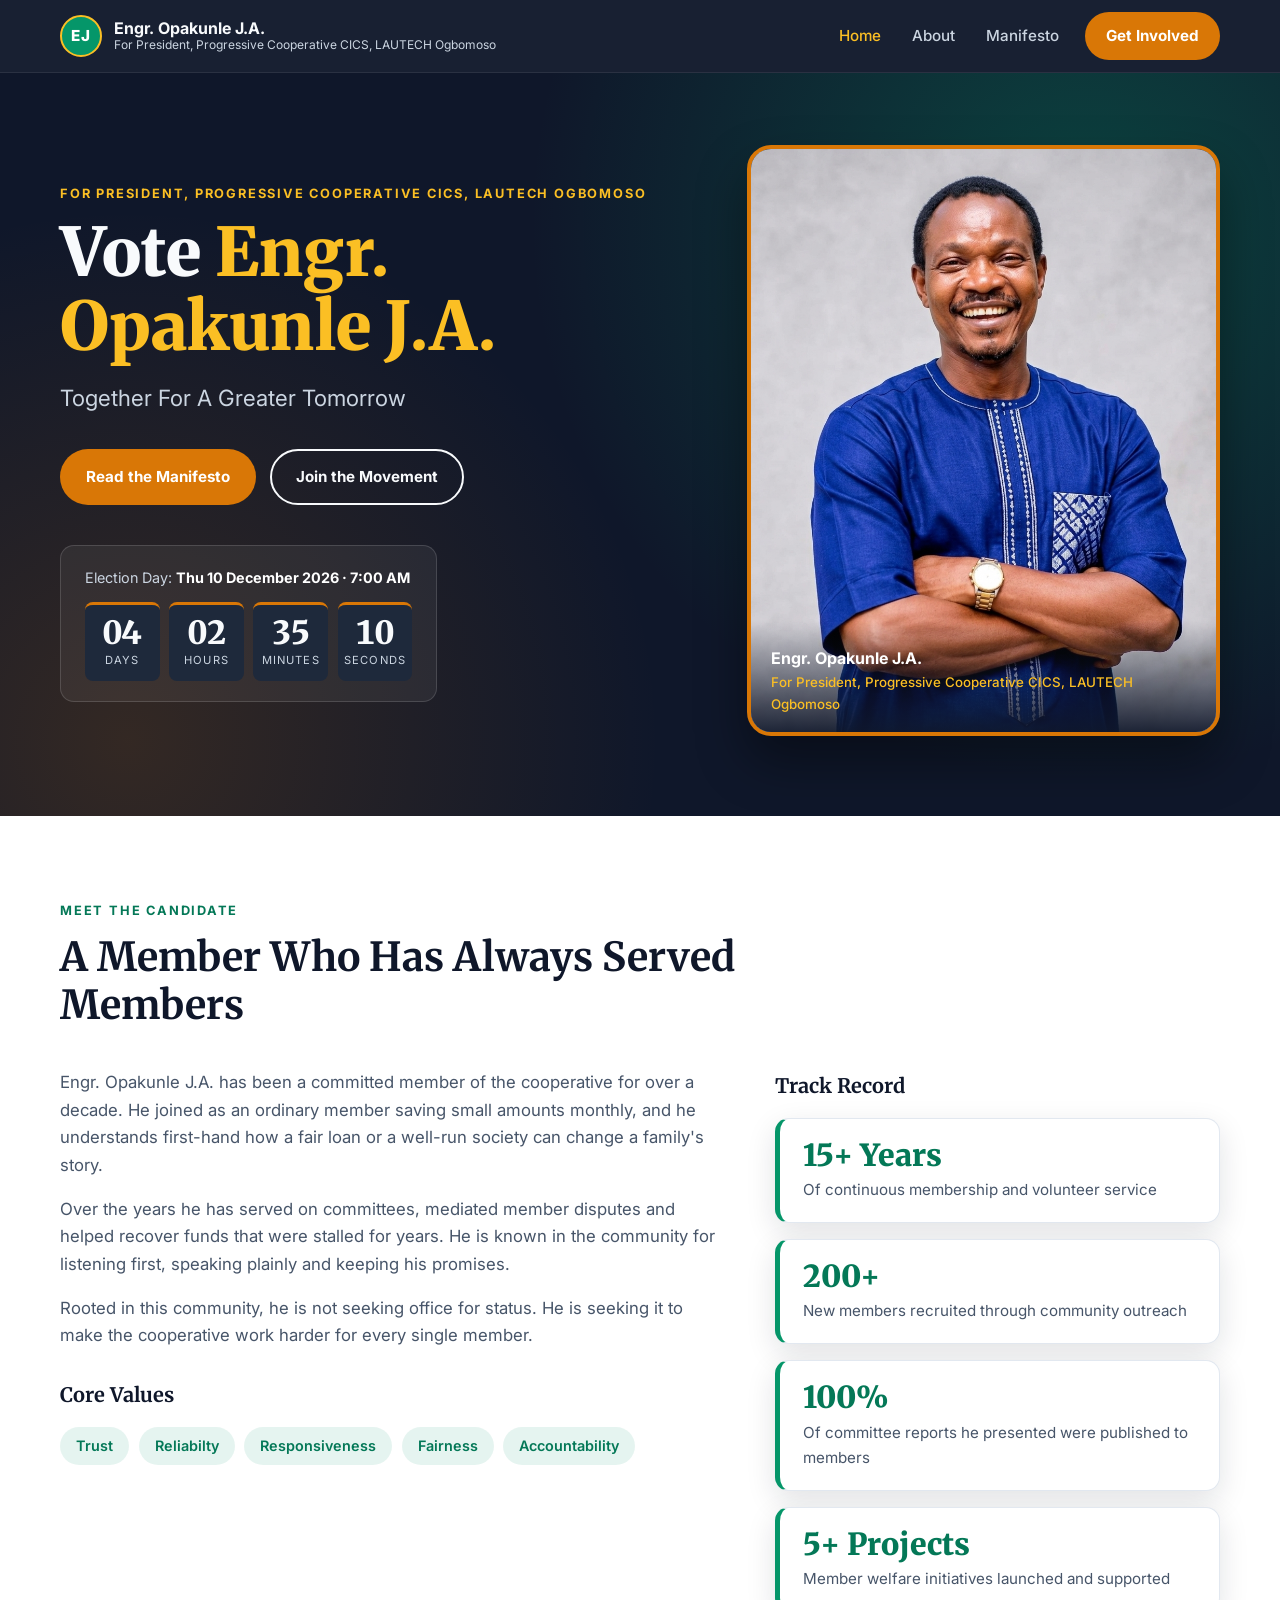
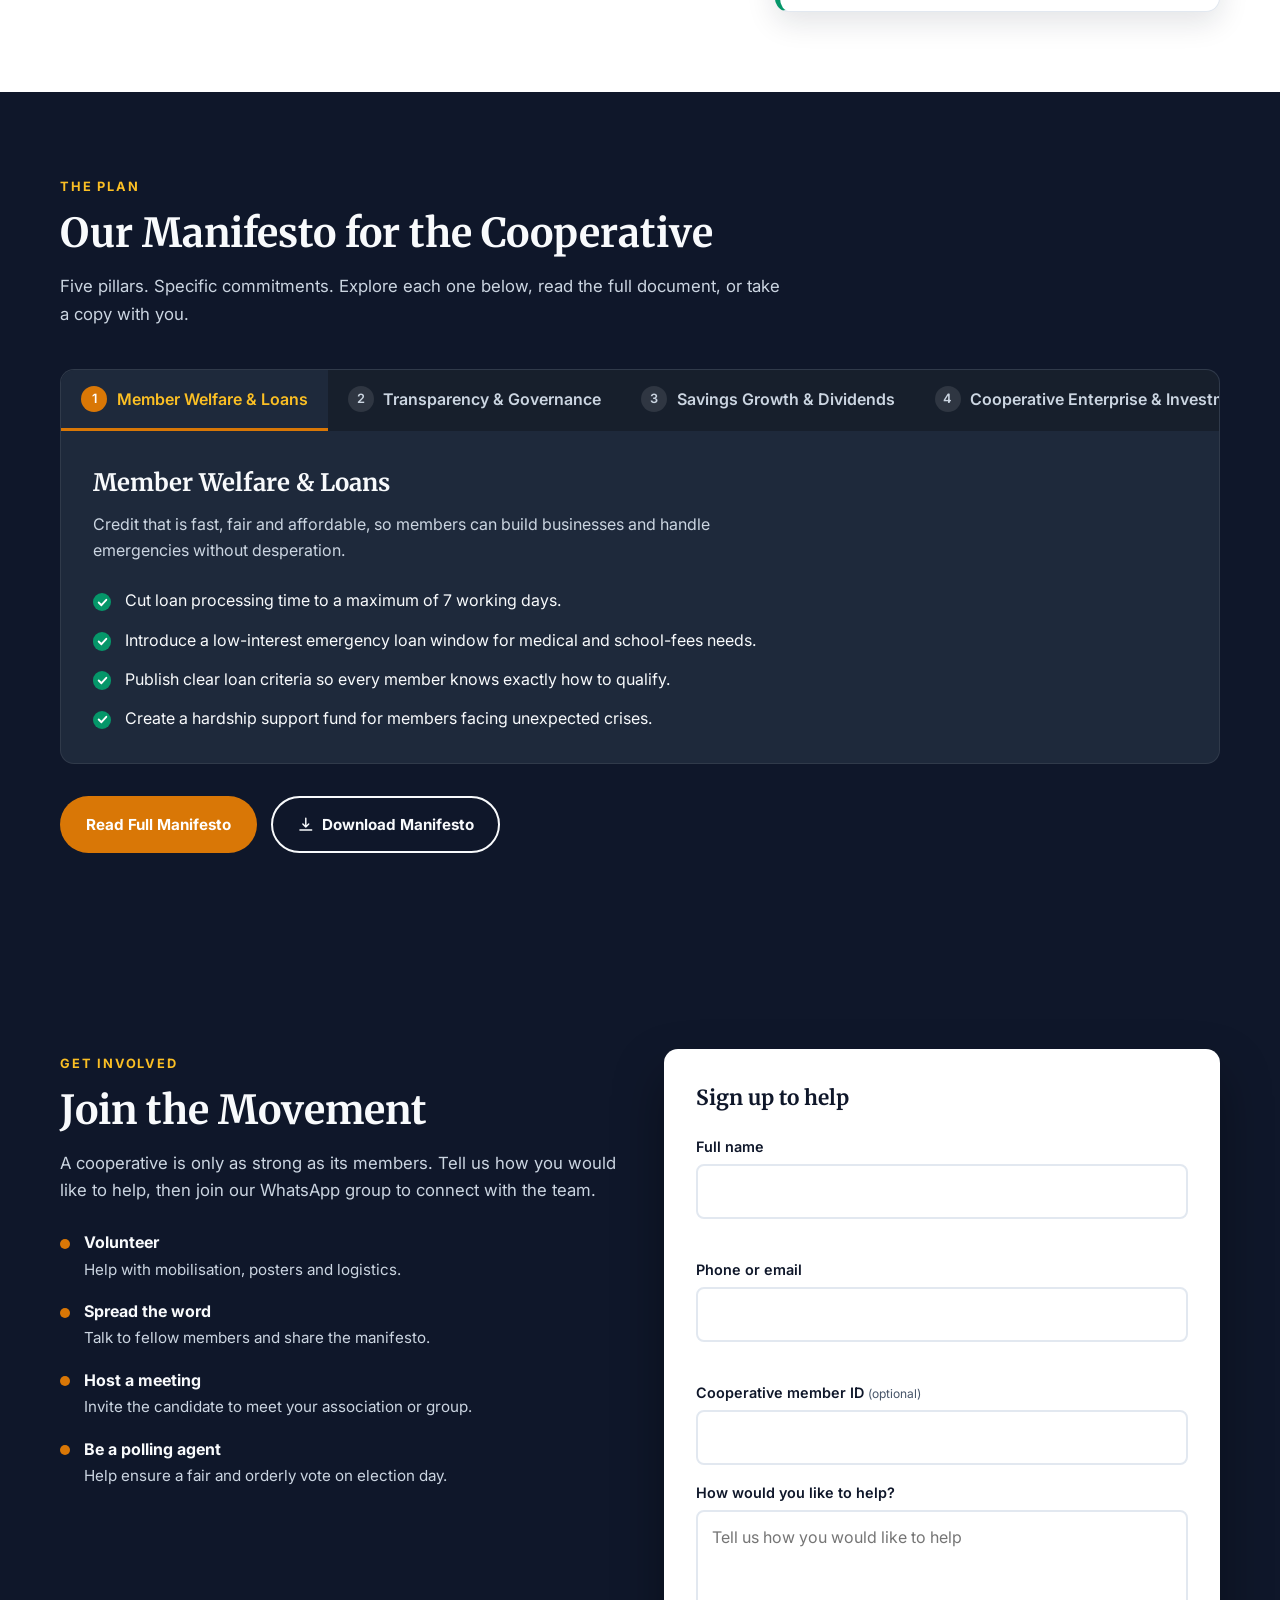
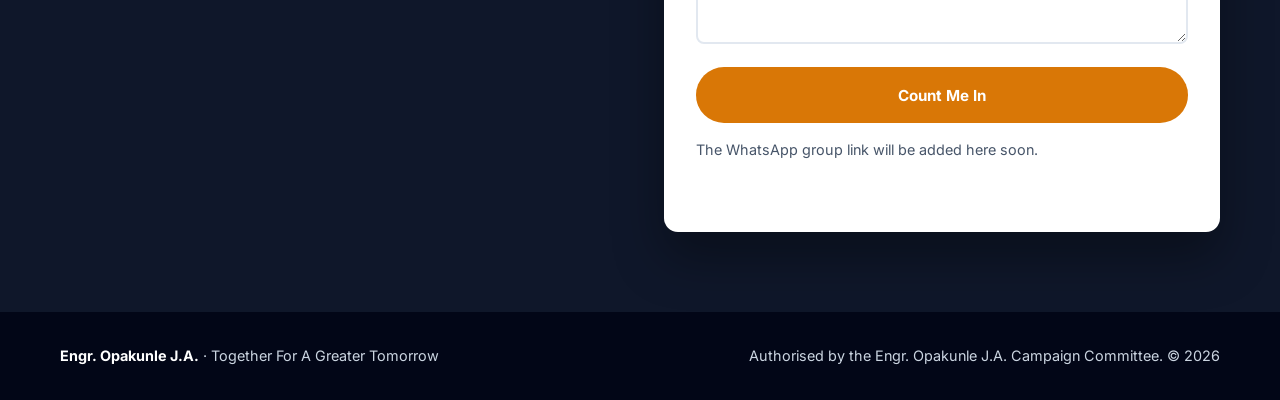
==== index.html @ 31c4c1bd "fist" ====
<!DOCTYPE html>
<html lang="en">
<head>
  <meta charset="UTF-8">
  <meta name="viewport" content="width=device-width, initial-scale=1.0">
  <title>Engr. Opakunle J.A. | For President, Progressive Cooperative CICS, LAUTECH Ogbomoso</title>
  <meta name="description" content="Official campaign website: manifesto, town halls and ways to get involved.">
  <meta name="theme-color" content="#0F172A">
  <link rel="preconnect" href="https://fonts.googleapis.com">
  <link rel="preconnect" href="https://fonts.gstatic.com" crossorigin>
  <!-- Fonts only (not a CSS framework). Remove this line to use system fonts. -->
  <link href="https://fonts.googleapis.com/css2?family=Merriweather:wght@700;900&family=Inter:wght@400;500;600;700&display=swap" rel="stylesheet">
  <link rel="stylesheet" href="styles.css">
</head>
<body>

  <a class="skip-link" href="#main">Skip to main content</a>

  <!-- =========================================================
       1. STICKY NAVIGATION
       ========================================================= -->
  <header class="site-header" id="siteHeader">
    <nav class="nav container" aria-label="Main navigation">
      <a class="brand" href="#home" aria-label="Go to top of page">
        <span class="brand__badge" id="brandBadge" aria-hidden="true">OPA</span>
        <span class="brand__text">
          <span class="brand__name" data-bind="candidateName">Engr. Opakunle J.A.</span>
          <span class="brand__office" data-bind="officeShort">For President, Progressive Cooperative CICS, LAUTECH Ogbomoso</span>
        </span>
      </a>

      <button class="nav__toggle" id="navToggle" type="button"
              aria-expanded="false" aria-controls="navMenu" aria-label="Open menu">
        <span class="nav__toggle-bar"></span>
        <span class="nav__toggle-bar"></span>
        <span class="nav__toggle-bar"></span>
      </button>

      <ul class="nav__menu" id="navMenu">
        <li><a class="nav__link" href="#home">Home</a></li>
        <li><a class="nav__link" href="#about">About</a></li>
        <li><a class="nav__link" href="#manifesto">Manifesto</a></li>
        <li><a class="btn btn--gold nav__cta" href="#get-involved">Get Involved</a></li>
      </ul>
    </nav>
  </header>

  <main id="main">

    <!-- =========================================================
         2. HERO
         ========================================================= -->
    <section class="hero" id="home" aria-labelledby="heroTitle">
      <div class="container hero__grid">
        <div class="hero__content">
          <p class="eyebrow" data-bind="officeFull">For President, Progressive Cooperative CICS, LAUTECH Ogbomoso</p>
          <h1 class="hero__title" id="heroTitle">
            Vote <span class="text-gold" data-bind="candidateName">Engr. Opakunle J.A.</span>
          </h1>
          <p class="hero__slogan" data-bind="slogan">Together For A Greater Tomorrow</p>

          <div class="hero__actions">
            <a class="btn btn--gold" href="#manifesto">Read the Manifesto</a>
            <a class="btn btn--outline" href="#get-involved">Join the Movement</a>
          </div>

          <!-- Live countdown -->
          <div class="countdown" role="timer" aria-label="Countdown to election day">
            <p class="countdown__label">Election Day: <strong id="electionDateText">--</strong></p>
            <div class="countdown__grid" id="countdownGrid">
              <div class="countdown__box"><span class="countdown__num" id="cdDays">00</span><span class="countdown__unit">Days</span></div>
              <div class="countdown__box"><span class="countdown__num" id="cdHours">00</span><span class="countdown__unit">Hours</span></div>
              <div class="countdown__box"><span class="countdown__num" id="cdMinutes">00</span><span class="countdown__unit">Minutes</span></div>
              <div class="countdown__box"><span class="countdown__num" id="cdSeconds">00</span><span class="countdown__unit">Seconds</span></div>
            </div>
            <p class="countdown__done" id="countdownDone" hidden>Election Day is here. Come out and vote!</p>
          </div>
        </div>

        <div class="hero__media">
          <!--
            CANDIDATE PHOTO:
            To use a real photo, delete the whole <div class="photo-placeholder"> block below
            and put this in its place:
            <img src="images/candidate.jpg" alt="Portrait of Candidate Name" width="640" height="800">
            The .photo-frame class crops it to a clean 4:5 portrait automatically.
          -->
          <figure class="photo-frame">
            <img src="image/engr opa.jpg" alt="Portrait of Candidate Name" width="640" height="800">
            <figcaption class="photo-frame__caption">
              <span data-bind="candidateName">Engr. Opakunle J.A.</span>
              <small data-bind="officeShort">For President, Progressive Cooperative CICS, LAUTECH Ogbomoso</small>
            </figcaption>
          </figure>
        </div>
      </div>
    </section>

    <!-- =========================================================
         3. BIOGRAPHY & TRACK RECORD
         ========================================================= -->
    <section class="section" id="about" aria-labelledby="aboutTitle">
      <div class="container">
        <header class="section__head">
          <p class="eyebrow eyebrow--dark">Meet the Candidate</p>
          <h2 class="section__title" id="aboutTitle">A Member Who Has Always Served Members</h2>
        </header>

        <div class="about__grid">
          <article class="about__story">
            <div id="bioParagraphs"><!-- Filled from campaignData.biography.paragraphs --></div>

            <h3 class="about__subhead">Core Values</h3>
            <ul class="values" id="valuesList"><!-- Filled from campaignData.biography.values --></ul>
          </article>

          <aside class="about__record" aria-labelledby="recordTitle">
            <h3 id="recordTitle" class="about__subhead">Track Record</h3>
            <ul class="achievements" id="achievementList"><!-- Filled from campaignData.biography.achievements --></ul>
          </aside>
        </div>
      </div>
    </section>

    <!-- =========================================================
         4. INTERACTIVE MANIFESTO HUB
         ========================================================= -->
    <section class="section section--dark" id="manifesto" aria-labelledby="manifestoTitle">
      <div class="container">
        <header class="section__head">
          <p class="eyebrow">The Plan</p>
          <h2 class="section__title" id="manifestoTitle">Our Manifesto for the Cooperative</h2>
          <p class="section__lead">Five pillars. Specific commitments. Explore each one below, read the full document, or take a copy with you.</p>
        </header>

        <!-- Tabbed policy explorer -->
        <div class="tabs">
          <div class="tabs__list" id="tabList" role="tablist" aria-label="Manifesto pillars">
            <!-- Tab buttons are generated from campaignData.pillars -->
          </div>
          <div class="tabs__panels" id="tabPanels">
            <!-- Tab panels are generated from campaignData.pillars -->
          </div>
        </div>

        <!-- Manifesto actions -->
        <div class="manifesto__actions">
          <button class="btn btn--gold" type="button" id="openReaderBtn" aria-haspopup="dialog">Read Full Manifesto</button>

          <button class="btn btn--outline" type="button" id="downloadBtn">
            <svg class="icon" viewBox="0 0 24 24" aria-hidden="true" focusable="false"><path d="M12 3v12m0 0l-4-4m4 4l4-4M4 19h16" fill="none" stroke="currentColor" stroke-width="2" stroke-linecap="round" stroke-linejoin="round"/></svg>
            Download Manifesto
          </button>

          <!--
            LATER: to link a real PDF instead of the generated .txt file,
            put your file in the project folder (e.g. /files/manifesto.pdf),
            then uncomment this link and delete the #downloadBtn button above.

            <a class="btn btn--outline" href="files/manifesto.pdf" download="Candidate-Name-Manifesto.pdf">
              Download Manifesto (PDF)
            </a>
          -->
        </div>
        <p class="manifesto__status" id="manifestoStatus" role="status" aria-live="polite"></p>
      </div>
    </section>
    <!-- =========================================================
         7. GET INVOLVED
         ========================================================= -->
    <section class="section section--dark" id="get-involved" aria-labelledby="involvedTitle">
      <div class="container involved__grid">
        <div>
          <p class="eyebrow">Get Involved</p>
          <h2 class="section__title" id="involvedTitle">Join the Movement</h2>
          <p class="section__lead">A cooperative is only as strong as its members. Tell us how you would like to help, then join our WhatsApp group to connect with the team.</p>
          <ul class="ways" id="waysList"><!-- Filled from campaignData.waysToHelp --></ul>
        </div>

        <form class="form" id="involvedForm" novalidate>
          <h3 class="form__title">Sign up to help</h3>

          <div class="field">
            <label for="fName">Full name</label>
            <input id="fName" name="name" type="text" autocomplete="name" required>
            <span class="field__error" id="fNameError" role="alert"></span>
          </div>

          <div class="field">
            <label for="fContact">Phone or email</label>
            <input id="fContact" name="contact" type="text" autocomplete="email" required>
            <span class="field__error" id="fContactError" role="alert"></span>
          </div>

          <div class="field">
            <label for="fMemberId">Cooperative member ID <small>(optional)</small></label>
            <input id="fMemberId" name="memberId" type="text">
          </div>

          <div class="field">
            <label for="fRole">How would you like to help?</label>
            <textarea id="fRole" name="role" rows="4" maxlength="1000" placeholder="Tell us how you would like to help"></textarea>
          </div>

          <button class="btn btn--gold btn--block" type="submit">Count Me In</button>
          <p class="form__hint" id="whatsappGroupStatus" role="status" aria-live="polite"></p>
          <a class="btn btn--outline btn--block" id="whatsappGroupLink" href="#" target="_blank" rel="noopener noreferrer" hidden>Join our WhatsApp group</a>
          <p class="form__status" id="formStatus" role="status" aria-live="polite"></p>
        </form>
      </div>
    </section>
  </main>

  <footer class="site-footer">
    <div class="container footer__inner">
      <p class="footer__brand"><strong data-bind="candidateName">Engr. Opakunle, J.A.</strong> &middot; <span data-bind="slogan">Together For A Greater Tomorrow</span></p>
      <p class="footer__legal">Authorised by the <span data-bind="candidateName">Engr. Opa</span> Campaign Committee. &copy; <span id="year"></span></p>
    </div>
  </footer>

  <!-- =========================================================
       FULL-SCREEN MANIFESTO READER (native <dialog> = built-in
       focus trapping, Escape key and accessibility semantics)
       ========================================================= -->
  <dialog class="modal" id="readerModal" aria-labelledby="readerTitle">
    <div class="modal__bar">
      <h2 class="modal__title" id="readerTitle">Full Manifesto</h2>
      <div class="modal__tools">
        <button class="btn btn--small btn--gold" type="button" id="copyBtn">Copy Text</button>
        <button class="btn btn--small btn--ghost" type="button" id="closeReaderBtn" aria-label="Close manifesto reader">Close &times;</button>
      </div>
    </div>
    <div class="modal__body" id="readerBody" tabindex="0"><!-- Filled from campaignData.manifestoFullText --></div>
    <p class="modal__status" id="copyStatus" role="status" aria-live="polite"></p>
  </dialog>

  <script src="script (2).js"></script>
</body>
</html>
---- styles.css ----
/* =====================================================================
   CAMPAIGN WEBSITE STYLES
   Structure: 1 Variables · 2 Reset/Base · 3 Layout · 4 Components
              5 Sections · 6 Modal · 7 Responsive · 8 Accessibility
   To re-brand the site, only edit the colour variables in :root.
   ===================================================================== */

/* ---------- 1. DESIGN TOKENS ---------- */
:root {
  /* Brand colours (edit these three first) */
  --navy: #0F172A;
  --emerald: #059669;
  --gold: #D97706;

  /* Supporting tones */
  --navy-soft: #1E293B;
  --emerald-dark: #047857;
  --gold-light: #FBBF24;
  --ink: #0F172A;
  --muted: #475569;
  --line: #E2E8F0;
  --surface: #FFFFFF;
  --tint: #F1F5F9;
  --on-dark: #F8FAFC;
  --on-dark-muted: #CBD5E1;

  /* Type */
  --font-body: "Inter", system-ui, -apple-system, "Segoe UI", Roboto, sans-serif;
  --font-head: "Merriweather", Georgia, "Times New Roman", serif;

  /* Spacing & shape */
  --radius: 14px;
  --radius-sm: 8px;
  --shadow: 0 10px 30px rgba(15, 23, 42, 0.12);
  --nav-height: 72px;
  --container: 1160px;
}

/* ---------- 2. RESET & BASE ---------- */
*, *::before, *::after { box-sizing: border-box; }

html {
  scroll-behavior: smooth;
  scroll-padding-top: calc(var(--nav-height) + 8px);
  -webkit-text-size-adjust: 100%;
}

body {
  margin: 0;
  font-family: var(--font-body);
  font-size: 1rem;
  line-height: 1.65;
  color: var(--ink);
  background: var(--surface);
}

img, svg { max-width: 100%; display: block; }
a { color: inherit; }
ul { margin: 0; padding: 0; list-style: none; }
h1, h2, h3, p { margin: 0; }
button, input, select, textarea { font: inherit; color: inherit; }

/* Stop the page scrolling behind an open modal */
body.is-locked { overflow: hidden; }

/* ---------- 3. LAYOUT HELPERS ---------- */
.container {
  width: min(100% - 2rem, var(--container));
  margin-inline: auto;
}

.section { padding: 5rem 0; }
.section--dark { background: var(--navy); color: var(--on-dark); }
.section--tint { background: var(--tint); }

.section__head { max-width: 720px; margin-bottom: 2.5rem; }
.section__title {
  font-family: var(--font-head);
  font-size: clamp(1.75rem, 4vw, 2.5rem);
  line-height: 1.2;
}
.section__lead { margin-top: 1rem; color: var(--muted); font-size: 1.05rem; }
.section--dark .section__lead { color: var(--on-dark-muted); }

.eyebrow {
  display: inline-block;
  margin-bottom: 0.75rem;
  font-size: 0.8rem;
  font-weight: 700;
  letter-spacing: 0.14em;
  text-transform: uppercase;
  color: var(--gold-light);
}
.eyebrow--dark { color: var(--emerald-dark); }
.text-gold { color: var(--gold-light); }

/* ---------- 4. COMPONENTS ---------- */

/* Buttons */
.btn {
  display: inline-flex;
  align-items: center;
  justify-content: center;
  gap: 0.5rem;
  padding: 0.85rem 1.5rem;
  border: 2px solid transparent;
  border-radius: 999px;
  font-weight: 700;
  font-size: 0.95rem;
  text-decoration: none;
  cursor: pointer;
  transition: transform 0.15s ease, background-color 0.15s ease, color 0.15s ease, border-color 0.15s ease;
}
.btn:hover { transform: translateY(-2px); }
.btn:active { transform: translateY(0); }

.btn--gold { background: var(--gold); color: #fff; }
.btn--gold:hover { background: #B45309; }

.btn--outline { border-color: var(--on-dark); color: var(--on-dark); background: transparent; }
.btn--outline:hover { background: var(--on-dark); color: var(--navy); }
.btn[hidden] { display: none; }

.btn--ghost { background: transparent; border-color: var(--line); color: var(--ink); }
.btn--ghost:hover { background: var(--tint); }

.btn--small { padding: 0.5rem 1rem; font-size: 0.85rem; }
.btn--block { width: 100%; }
.icon { width: 1.1rem; height: 1.1rem; }

/* Sticky navigation */
.site-header {
  position: sticky;
  top: 0;
  z-index: 50;
  background: rgba(15, 23, 42, 0.96);
  backdrop-filter: blur(8px);
  border-bottom: 1px solid rgba(255, 255, 255, 0.08);
  transition: box-shadow 0.2s ease;
}
.site-header.is-scrolled { box-shadow: 0 6px 20px rgba(0, 0, 0, 0.3); }

.nav {
  display: flex;
  align-items: center;
  justify-content: space-between;
  min-height: var(--nav-height);
  gap: 1rem;
}

.brand { display: flex; align-items: center; gap: 0.75rem; text-decoration: none; color: var(--on-dark); }
.brand__badge {
  display: grid;
  place-items: center;
  width: 42px;
  height: 42px;
  border-radius: 50%;
  background: var(--emerald);
  color: #fff;
  font-weight: 800;
  font-size: 0.95rem;
  letter-spacing: 0.04em;
  border: 2px solid var(--gold-light);
}
.brand__text { display: flex; flex-direction: column; line-height: 1.2; }
.brand__name { font-weight: 700; }
.brand__office { font-size: 0.75rem; color: var(--on-dark-muted); }

.nav__menu {
  display: flex;
  align-items: center;
  gap: 0.25rem;
}
.nav__link {
  display: block;
  padding: 0.5rem 0.85rem;
  border-radius: var(--radius-sm);
  color: var(--on-dark-muted);
  font-weight: 500;
  font-size: 0.95rem;
  text-decoration: none;
  transition: color 0.15s ease, background-color 0.15s ease;
}
.nav__link:hover { color: #fff; background: rgba(255, 255, 255, 0.08); }
.nav__link.is-active { color: var(--gold-light); }
.nav__cta { margin-left: 0.5rem; padding: 0.6rem 1.2rem; }

/* Hamburger (hidden on desktop) */
.nav__toggle {
  display: none;
  width: 46px;
  height: 46px;
  padding: 0;
  background: transparent;
  border: 1px solid rgba(255, 255, 255, 0.25);
  border-radius: var(--radius-sm);
  cursor: pointer;
  flex-direction: column;
  align-items: center;
  justify-content: center;
  gap: 5px;
}
.nav__toggle-bar {
  display: block;
  width: 22px;
  height: 2px;
  background: #fff;
  transition: transform 0.25s ease, opacity 0.2s ease;
}
.nav__toggle[aria-expanded="true"] .nav__toggle-bar:nth-child(1) { transform: translateY(7px) rotate(45deg); }
.nav__toggle[aria-expanded="true"] .nav__toggle-bar:nth-child(2) { opacity: 0; }
.nav__toggle[aria-expanded="true"] .nav__toggle-bar:nth-child(3) { transform: translateY(-7px) rotate(-45deg); }

/* ---------- 5. SECTIONS ---------- */

/* Hero */
.hero {
  background:
    radial-gradient(circle at 85% 20%, rgba(5, 150, 105, 0.35), transparent 45%),
    radial-gradient(circle at 10% 90%, rgba(217, 119, 6, 0.18), transparent 40%),
    var(--navy);
  color: var(--on-dark);
  padding: 4.5rem 0 5rem;
}
.hero__grid {
  display: grid;
  grid-template-columns: 1.15fr 0.85fr;
  gap: 3rem;
  align-items: center;
}
.hero__title {
  font-family: var(--font-head);
  font-size: clamp(2.4rem, 6vw, 4.2rem);
  font-weight: 900;
  line-height: 1.1;
  margin-bottom: 1rem;
}
.hero__slogan {
  font-size: clamp(1.1rem, 2.4vw, 1.4rem);
  color: var(--on-dark-muted);
  max-width: 34ch;
  margin-bottom: 2rem;
}
.hero__actions { display: flex; flex-wrap: wrap; gap: 0.85rem; margin-bottom: 2.5rem; }

/* Countdown */
.countdown {
  display: inline-block;
  padding: 1.25rem 1.5rem;
  background: rgba(255, 255, 255, 0.06);
  border: 1px solid rgba(255, 255, 255, 0.14);
  border-radius: var(--radius);
}
.countdown__label { font-size: 0.9rem; color: var(--on-dark-muted); margin-bottom: 0.75rem; }
.countdown__label strong { color: #fff; }
.countdown__grid { display: grid; grid-template-columns: repeat(4, minmax(64px, 1fr)); gap: 0.6rem; }
.countdown__box {
  display: flex;
  flex-direction: column;
  align-items: center;
  padding: 0.7rem 0.4rem;
  background: var(--navy-soft);
  border-radius: var(--radius-sm);
  border-top: 3px solid var(--gold);
}
.countdown__num {
  font-family: var(--font-head);
  font-size: clamp(1.4rem, 3.4vw, 2rem);
  font-weight: 900;
  font-variant-numeric: tabular-nums;
  line-height: 1.1;
}
.countdown__unit { font-size: 0.7rem; letter-spacing: 0.1em; text-transform: uppercase; color: var(--on-dark-muted); }
.countdown__done { font-weight: 700; color: var(--gold-light); font-size: 1.1rem; }

/* Candidate photo frame (works for the placeholder AND a real <img>) */
.photo-frame {
  position: relative;
  margin: 0;
  aspect-ratio: 4 / 5;
  border-radius: 24px;
  overflow: hidden;
  border: 4px solid var(--gold);
  box-shadow: 0 25px 50px rgba(0, 0, 0, 0.4);
  background: var(--navy-soft);
}
.photo-frame img { width: 100%; height: 100%; object-fit: cover; object-position: top center; }
.photo-placeholder {
  position: absolute;
  inset: 0;
  display: flex;
  flex-direction: column;
  align-items: center;
  justify-content: center;
  gap: 1rem;
  color: var(--on-dark-muted);
  background: linear-gradient(160deg, var(--navy-soft), #0b3b2e);
}
.photo-placeholder svg { width: 55%; fill: rgba(255, 255, 255, 0.18); }
.photo-placeholder span { font-size: 0.85rem; letter-spacing: 0.08em; text-transform: uppercase; }
.photo-frame__caption {
  position: absolute;
  left: 0; right: 0; bottom: 0;
  display: flex;
  flex-direction: column;
  padding: 1.5rem 1.25rem 1rem;
  background: linear-gradient(transparent, rgba(15, 23, 42, 0.92));
  color: #fff;
  font-weight: 700;
}
.photo-frame__caption small { font-weight: 500; color: var(--gold-light); }

/* About */
.about__grid { display: grid; grid-template-columns: 1.2fr 0.8fr; gap: 3rem; align-items: start; }
.about__story p { margin-bottom: 1rem; color: var(--muted); font-size: 1.05rem; }
.about__subhead { font-family: var(--font-head); font-size: 1.25rem; margin: 1.75rem 0 1rem; }
.about__record .about__subhead { margin-top: 0; }

.values { display: flex; flex-wrap: wrap; gap: 0.6rem; }
.values li {
  padding: 0.45rem 1rem;
  border-radius: 999px;
  background: rgba(5, 150, 105, 0.1);
  color: var(--emerald-dark);
  font-weight: 600;
  font-size: 0.9rem;
}

.achievements { display: grid; gap: 1rem; }
.achievement {
  padding: 1.25rem 1.4rem;
  background: var(--surface);
  border: 1px solid var(--line);
  border-left: 5px solid var(--emerald);
  border-radius: var(--radius);
  box-shadow: var(--shadow);
}
.achievement__value { font-family: var(--font-head); font-size: 1.9rem; font-weight: 900; color: var(--emerald-dark); line-height: 1.1; }
.achievement__label { margin-top: 0.3rem; color: var(--muted); font-size: 0.95rem; }

/* Manifesto tabs */
.tabs { background: var(--navy-soft); border-radius: var(--radius); overflow: hidden; border: 1px solid rgba(255, 255, 255, 0.08); }
.tabs__list { display: flex; overflow-x: auto; background: rgba(0, 0, 0, 0.25); scrollbar-width: thin; }
.tab {
  flex: 1 0 auto;
  display: flex;
  align-items: center;
  gap: 0.6rem;
  padding: 1rem 1.25rem;
  background: transparent;
  border: 0;
  border-bottom: 3px solid transparent;
  color: var(--on-dark-muted);
  font-weight: 600;
  white-space: nowrap;
  cursor: pointer;
  transition: color 0.15s ease, background-color 0.15s ease;
}
.tab:hover { color: #fff; background: rgba(255, 255, 255, 0.05); }
.tab[aria-selected="true"] { color: var(--gold-light); border-bottom-color: var(--gold); background: var(--navy-soft); }
.tab__num {
  display: grid;
  place-items: center;
  width: 26px;
  height: 26px;
  border-radius: 50%;
  background: rgba(255, 255, 255, 0.1);
  font-size: 0.8rem;
}
.tab[aria-selected="true"] .tab__num { background: var(--gold); color: #fff; }

.tab-panel { padding: 2rem; animation: fadeUp 0.3s ease; }
.tab-panel[hidden] { display: none; }
.tab-panel__title { font-family: var(--font-head); font-size: 1.5rem; margin-bottom: 0.5rem; }
.tab-panel__summary { color: var(--on-dark-muted); margin-bottom: 1.5rem; max-width: 65ch; }
.tab-panel__points { display: grid; gap: 0.8rem; }
.tab-panel__points li {
  position: relative;
  padding-left: 2rem;
  max-width: 75ch;
}
.tab-panel__points li::before {
  content: "";
  position: absolute;
  left: 0;
  top: 0.35em;
  width: 1.15rem;
  height: 1.15rem;
  border-radius: 50%;
  background: var(--emerald)
    url("data:image/svg+xml,%3Csvg xmlns='http://www.w3.org/2000/svg' viewBox='0 0 24 24' fill='none' stroke='white' stroke-width='3.5' stroke-linecap='round' stroke-linejoin='round'%3E%3Cpath d='M5 12l5 5L19 7'/%3E%3C/svg%3E")
    center / 70% no-repeat;
}

.manifesto__actions { display: flex; flex-wrap: wrap; gap: 0.85rem; margin-top: 2rem; }
.manifesto__status { min-height: 1.5rem; margin-top: 0.75rem; color: var(--gold-light); font-weight: 600; }

/* Events */
.filters { display: flex; flex-wrap: wrap; gap: 0.6rem; margin-bottom: 1rem; }
.chip {
  padding: 0.55rem 1.2rem;
  border: 2px solid var(--line);
  border-radius: 999px;
  background: var(--surface);
  font-weight: 600;
  cursor: pointer;
  transition: all 0.15s ease;
}
.chip:hover { border-color: var(--emerald); }
.chip.is-active { background: var(--navy); border-color: var(--navy); color: #fff; }

.events__count { min-height: 1.5rem; margin-bottom: 1rem; color: var(--muted); font-size: 0.9rem; }
.events { display: grid; gap: 1rem; }

.event {
  display: grid;
  grid-template-columns: 90px 1fr auto;
  gap: 1.5rem;
  align-items: center;
  padding: 1.25rem 1.5rem;
  background: var(--surface);
  border: 1px solid var(--line);
  border-radius: var(--radius);
  box-shadow: 0 4px 14px rgba(15, 23, 42, 0.06);
  transition: transform 0.2s ease, box-shadow 0.2s ease;
}
.event:hover { transform: translateY(-2px); box-shadow: var(--shadow); }
.event.is-past { opacity: 0.6; }

.event__date {
  display: flex;
  flex-direction: column;
  align-items: center;
  padding: 0.7rem 0.4rem;
  border-radius: var(--radius-sm);
  background: var(--navy);
  color: #fff;
  line-height: 1.1;
}
.event__day { font-family: var(--font-head); font-size: 1.8rem; font-weight: 900; }
.event__month { font-size: 0.8rem; letter-spacing: 0.1em; text-transform: uppercase; color: var(--gold-light); }

.event__tag {
  display: inline-block;
  margin-bottom: 0.35rem;
  padding: 0.15rem 0.7rem;
  border-radius: 999px;
  font-size: 0.72rem;
  font-weight: 700;
  letter-spacing: 0.06em;
  text-transform: uppercase;
}
.event__tag--town-hall { background: rgba(5, 150, 105, 0.12); color: var(--emerald-dark); }
.event__tag--rally { background: rgba(217, 119, 6, 0.14); color: #92400E; }

.event__title { font-family: var(--font-head); font-size: 1.15rem; margin-bottom: 0.25rem; }
.event__meta { color: var(--muted); font-size: 0.92rem; }
.event__desc { color: var(--muted); font-size: 0.92rem; margin-top: 0.35rem; }

.rsvp {
  padding: 0.7rem 1.2rem;
  border: 2px solid var(--emerald);
  border-radius: 999px;
  background: transparent;
  color: var(--emerald-dark);
  font-weight: 700;
  cursor: pointer;
  white-space: nowrap;
  transition: all 0.15s ease;
}
.rsvp:hover:not(:disabled) { background: rgba(5, 150, 105, 0.1); }
.rsvp[aria-pressed="true"] { background: var(--emerald); color: #fff; }
.rsvp:disabled { border-color: var(--line); color: var(--muted); cursor: not-allowed; }
.events__empty { padding: 2rem; text-align: center; color: var(--muted); border: 2px dashed var(--line); border-radius: var(--radius); }

/* Endorsements */
.quotes { display: grid; grid-template-columns: repeat(auto-fit, minmax(260px, 1fr)); gap: 1.25rem; }
.quote {
  display: flex;
  flex-direction: column;
  gap: 1rem;
  margin: 0;
  padding: 1.75rem;
  background: var(--surface);
  border-radius: var(--radius);
  border-top: 4px solid var(--gold);
  box-shadow: var(--shadow);
}
.quote__text { font-size: 1.02rem; font-style: italic; flex: 1; }
.quote__text::before { content: "\201C"; font-family: var(--font-head); font-size: 2.5rem; line-height: 0; color: var(--gold); vertical-align: -0.35em; margin-right: 0.15rem; }
.quote__name { font-weight: 700; display: block; }
.quote__role { font-size: 0.85rem; color: var(--muted); }

/* Get involved */
.involved__grid { display: grid; grid-template-columns: 1fr 1fr; gap: 3rem; align-items: start; }
.ways { margin-top: 1.5rem; display: grid; gap: 1rem; }
.ways li { display: flex; gap: 0.9rem; align-items: flex-start; }
.ways__dot { flex: none; width: 10px; height: 10px; margin-top: 0.6rem; border-radius: 50%; background: var(--gold); }
.ways strong { display: block; }
.ways span { color: var(--on-dark-muted); font-size: 0.95rem; }

.form {
  padding: 2rem;
  background: var(--surface);
  color: var(--ink);
  border-radius: var(--radius);
  box-shadow: 0 25px 50px rgba(0, 0, 0, 0.35);
}
.form__title { font-family: var(--font-head); font-size: 1.3rem; margin-bottom: 1.25rem; }
.field { margin-bottom: 1rem; }
.field label { display: block; margin-bottom: 0.35rem; font-weight: 600; font-size: 0.9rem; }
.field label small { font-weight: 400; color: var(--muted); }
.field input, .field select, .field textarea {
  width: 100%;
  padding: 0.75rem 0.9rem;
  background: #fff;
  border: 2px solid var(--line);
  border-radius: var(--radius-sm);
  transition: border-color 0.15s ease;
}
.field textarea { resize: vertical; }
.field input:focus, .field select:focus, .field textarea:focus { outline: none; border-color: var(--emerald); }
.field.has-error input, .field.has-error textarea { border-color: #DC2626; }
.field__error { display: block; min-height: 1.2rem; margin-top: 0.25rem; font-size: 0.82rem; color: #B91C1C; }
.form__hint { margin-top: 0.9rem; color: var(--muted); font-size: 0.9rem; }
.form__status { margin-top: 0.9rem; font-weight: 600; color: var(--emerald-dark); min-height: 1.5rem; }

/* Footer */
.site-footer { background: #020617; color: var(--on-dark-muted); padding: 2rem 0; font-size: 0.9rem; }
.footer__inner { display: flex; flex-wrap: wrap; justify-content: space-between; gap: 0.75rem; }
.footer__brand strong { color: #fff; }

/* ---------- 6. MANIFESTO MODAL ---------- */
.modal {
  width: 100%;
  max-width: 100%;
  height: 100%;
  max-height: 100%;
  margin: 0;
  padding: 0;
  border: 0;
  background: var(--surface);
  color: var(--ink);
}
.modal[open] { display: flex; flex-direction: column; animation: fadeUp 0.25s ease; }
.modal::backdrop { background: rgba(2, 6, 23, 0.8); }

.modal__bar {
  display: flex;
  align-items: center;
  justify-content: space-between;
  gap: 1rem;
  padding: 1rem 1.5rem;
  background: var(--navy);
  color: #fff;
}
.modal__title { font-family: var(--font-head); font-size: 1.2rem; }
.modal__tools { display: flex; gap: 0.6rem; }
.modal__tools .btn--ghost { color: #fff; border-color: rgba(255, 255, 255, 0.35); }
.modal__tools .btn--ghost:hover { background: rgba(255, 255, 255, 0.12); }

.modal__body {
  flex: 1;
  overflow-y: auto;
  width: min(100% - 2rem, 760px);
  margin-inline: auto;
  padding: 2.5rem 0 3rem;
}
.modal__body h3 { font-family: var(--font-head); font-size: 1.35rem; margin: 2rem 0 0.75rem; color: var(--emerald-dark); }
.modal__body h3:first-child { margin-top: 0; }
.modal__body p { margin-bottom: 1rem; font-size: 1.05rem; }
.modal__body li { margin: 0 0 0.5rem 1.2rem; list-style: disc; }
.modal__status { min-height: 1.6rem; padding: 0.4rem 1.5rem; text-align: center; background: var(--tint); font-weight: 600; color: var(--emerald-dark); }

/* ---------- 7. RESPONSIVE ---------- */
@media (max-width: 980px) {
  .hero__grid, .about__grid, .involved__grid { grid-template-columns: 1fr; }
  .hero__media { max-width: 380px; margin-inline: auto; order: -1; }
  .hero__content { text-align: center; }
  .hero__slogan { margin-inline: auto; }
  .hero__actions { justify-content: center; }
}

@media (max-width: 860px) {
  .nav__toggle { display: flex; }

  .nav__menu {
    position: absolute;
    top: var(--nav-height);
    left: 0;
    right: 0;
    flex-direction: column;
    align-items: stretch;
    gap: 0;
    padding: 0.75rem 1rem 1.25rem;
    background: var(--navy);
    border-bottom: 1px solid rgba(255, 255, 255, 0.1);
    box-shadow: 0 20px 30px rgba(0, 0, 0, 0.35);
    /* Hidden state: collapsed and not focusable */
    visibility: hidden;
    opacity: 0;
    transform: translateY(-8px);
    transition: opacity 0.2s ease, transform 0.2s ease, visibility 0.2s;
  }
  .nav__menu.is-open { visibility: visible; opacity: 1; transform: none; }
  .nav__link { padding: 0.9rem 0.75rem; }
  .nav__cta { margin: 0.75rem 0 0; }
}

@media (max-width: 680px) {
  .section { padding: 3.5rem 0; }
  .tab-panel { padding: 1.5rem 1.25rem; }
  .event { grid-template-columns: 70px 1fr; gap: 1rem; }
  .event__action { grid-column: 1 / -1; }
  .rsvp { width: 100%; }
  .modal__bar { flex-wrap: wrap; }
}

@media (max-width: 420px) {
  .brand__office { display: none; }
  .countdown { width: 100%; padding: 1rem; }
  .countdown__grid { grid-template-columns: repeat(4, 1fr); gap: 0.4rem; }
}

/* ---------- 8. ACCESSIBILITY & MOTION ---------- */
.skip-link {
  position: absolute;
  left: 1rem;
  top: -4rem;
  z-index: 100;
  padding: 0.7rem 1rem;
  background: var(--gold);
  color: #fff;
  font-weight: 700;
  border-radius: var(--radius-sm);
  transition: top 0.15s ease;
}
.skip-link:focus { top: 0.75rem; }

:focus-visible { outline: 3px solid var(--gold-light); outline-offset: 3px; }
.section:not(.section--dark) :focus-visible { outline-color: var(--emerald); }

@keyframes fadeUp {
  from { opacity: 0; transform: translateY(10px); }
  to   { opacity: 1; transform: none; }
}

@media (prefers-reduced-motion: reduce) {
  html { scroll-behavior: auto; }
  *, *::before, *::after { animation: none !important; transition: none !important; }
}

@media print {
  .site-header, .hero__actions, .manifesto__actions, .filters, .form { display: none; }
}
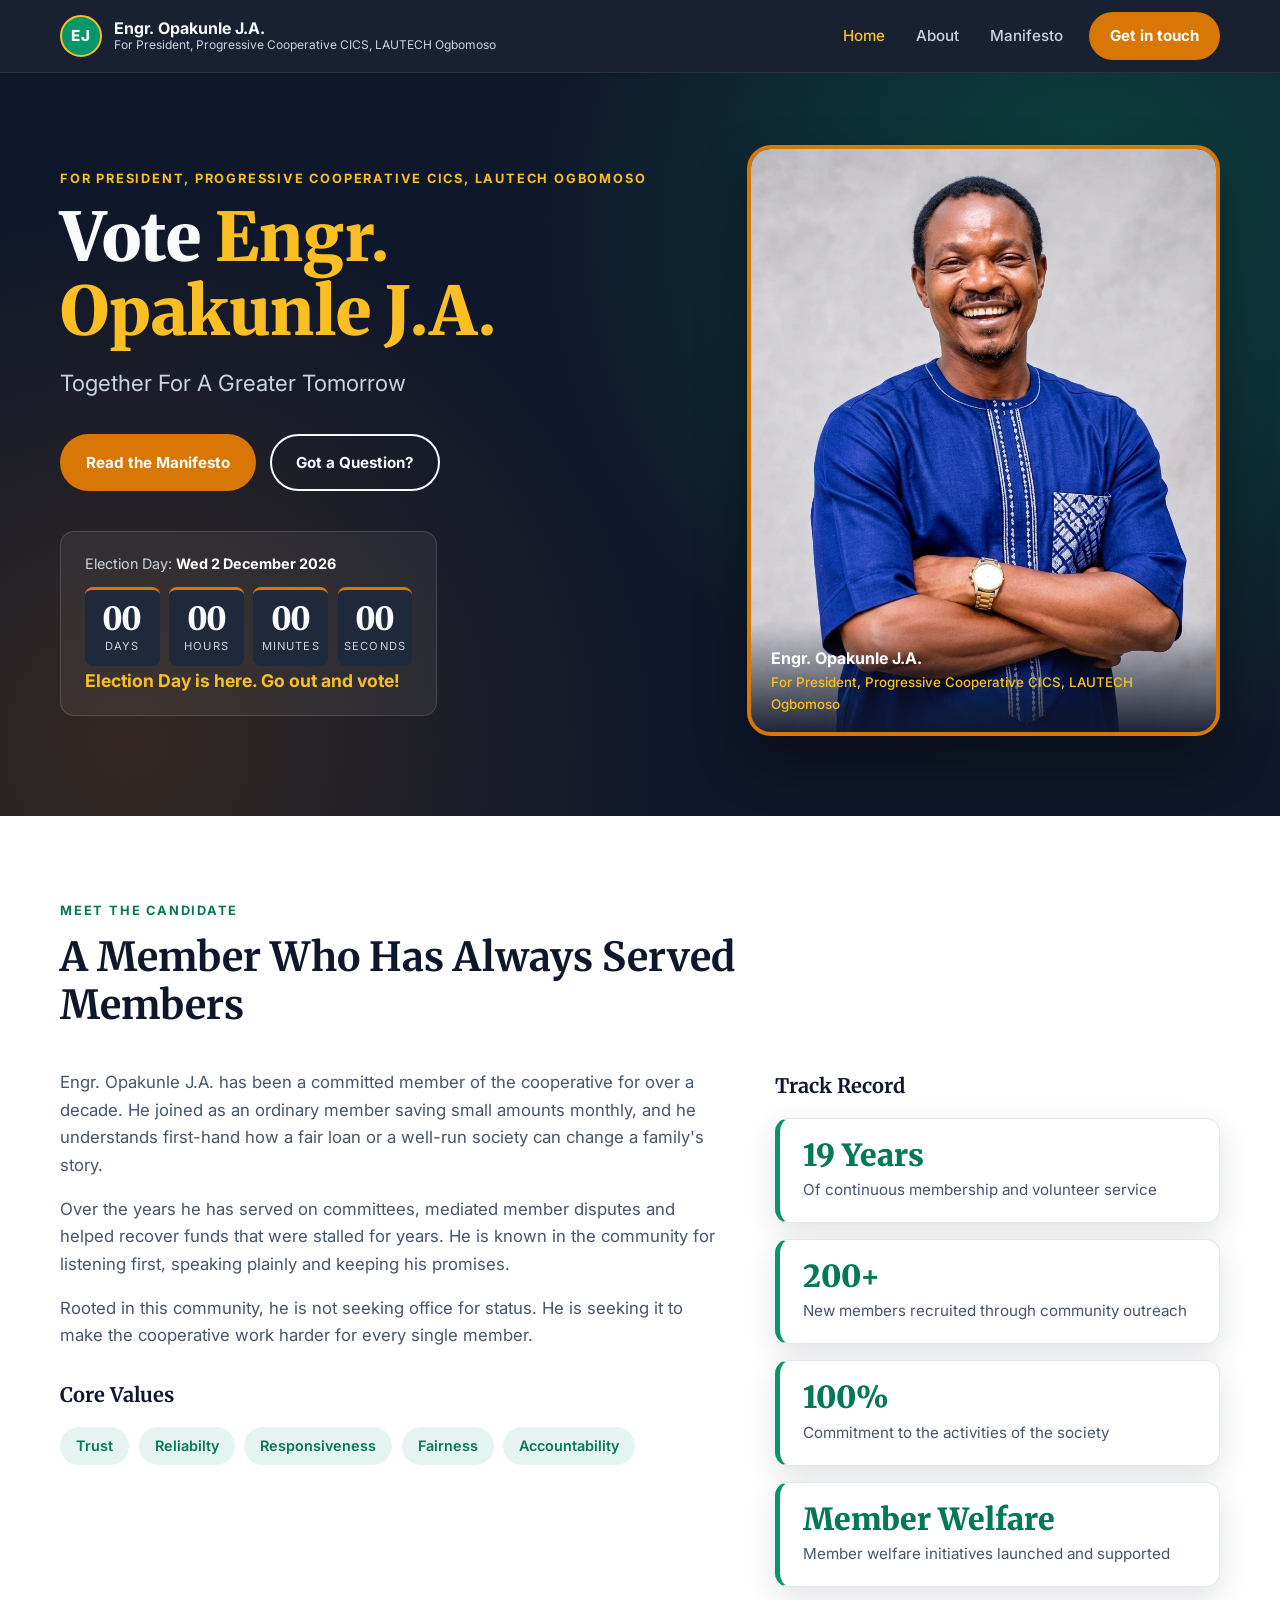
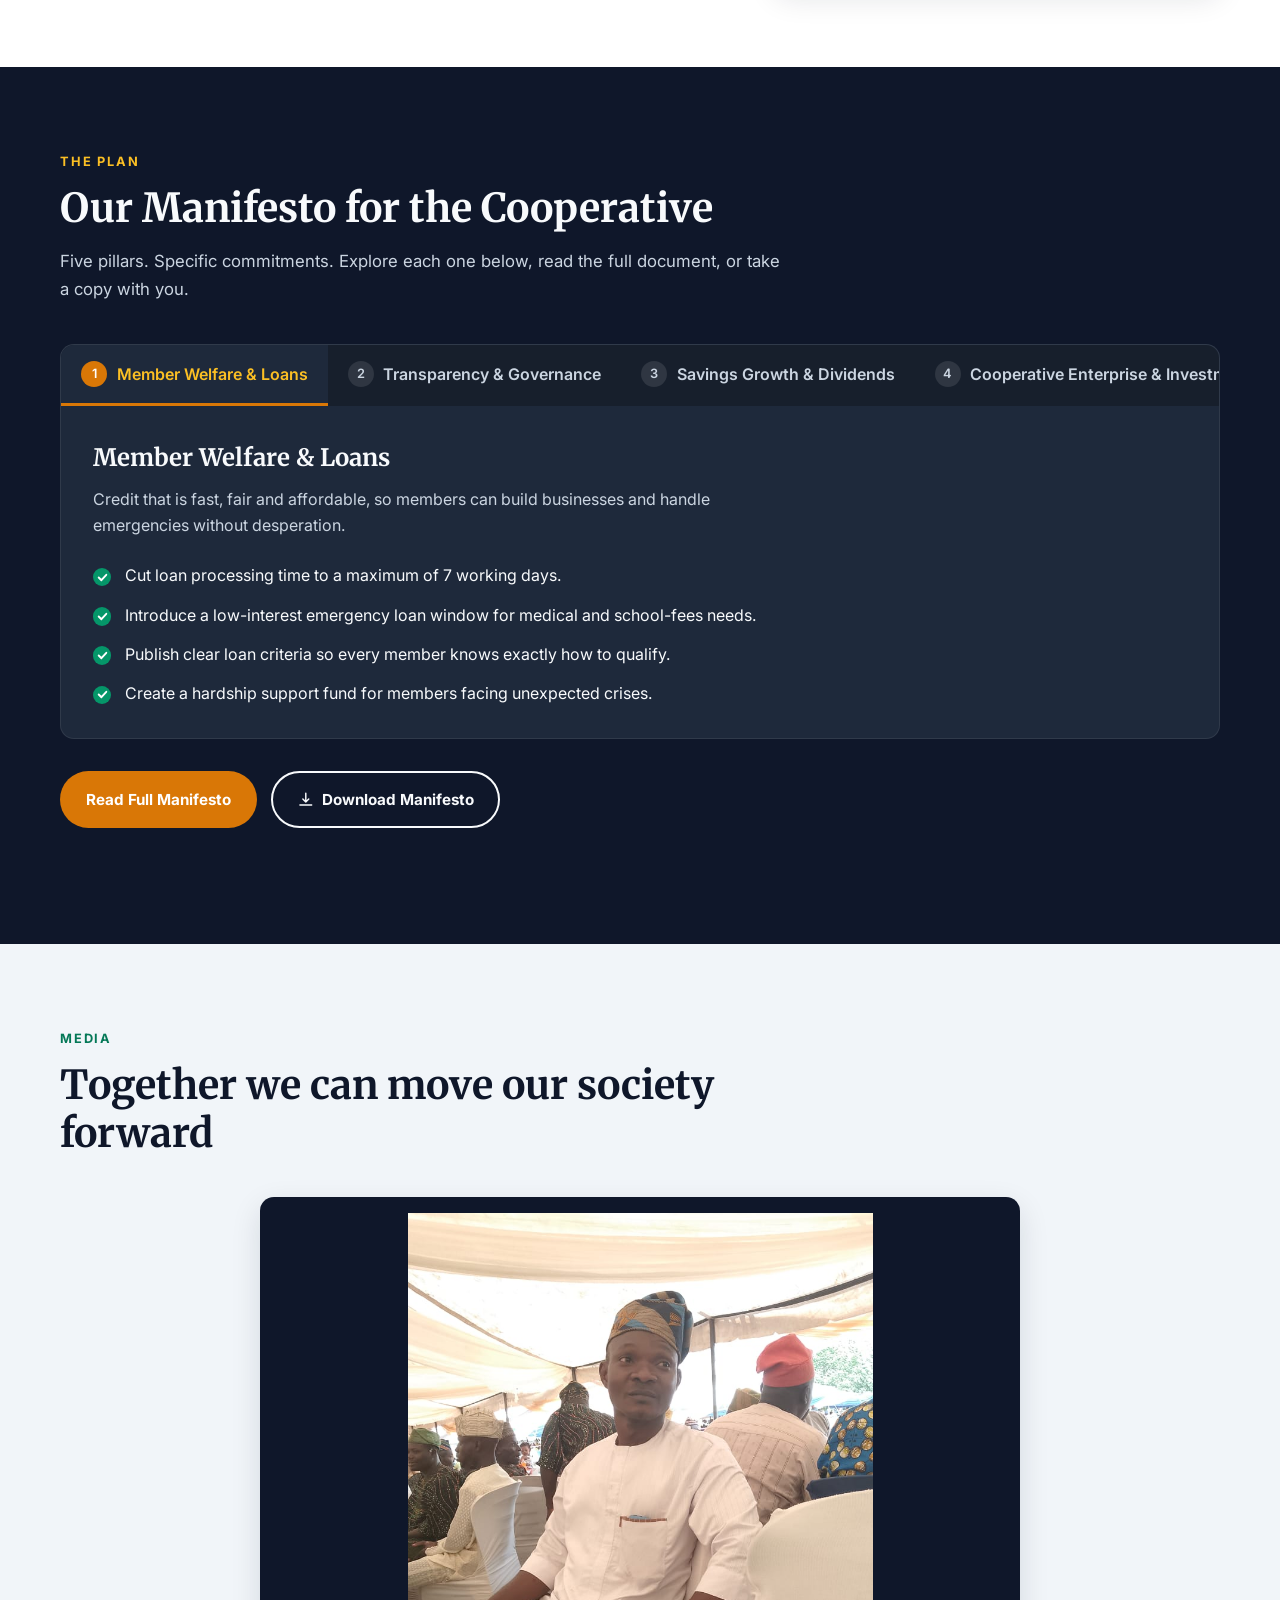
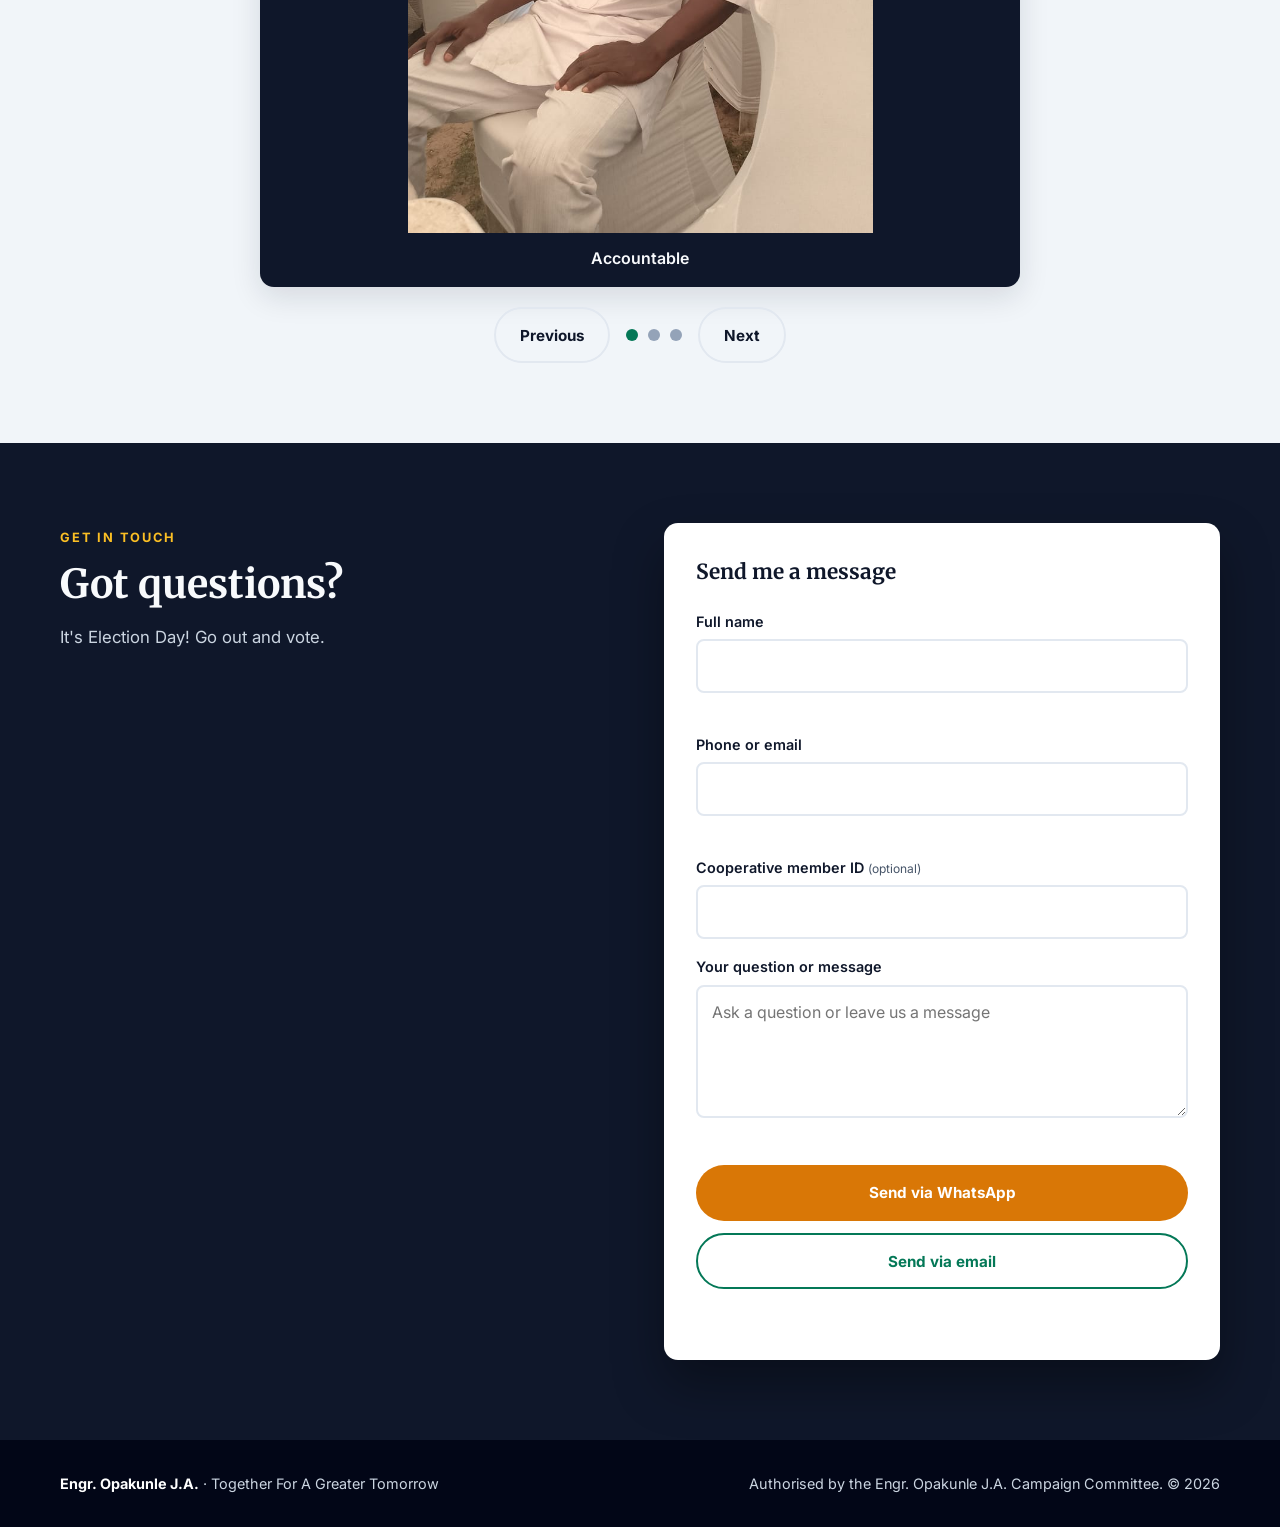
==== commit f87eaf39: "edited new things" ====
--- a/index.html
+++ b/index.html
@@ -40,7 +40,7 @@
         <li><a class="nav__link" href="#home">Home</a></li>
         <li><a class="nav__link" href="#about">About</a></li>
         <li><a class="nav__link" href="#manifesto">Manifesto</a></li>
-        <li><a class="btn btn--gold nav__cta" href="#get-involved">Get Involved</a></li>
+        <li><a class="btn btn--gold nav__cta" href="#get-involved">Get in touch</a></li>
       </ul>
     </nav>
   </header>
@@ -61,7 +61,7 @@
 
           <div class="hero__actions">
             <a class="btn btn--gold" href="#manifesto">Read the Manifesto</a>
-            <a class="btn btn--outline" href="#get-involved">Join the Movement</a>
+            <a class="btn btn--outline" href="#get-involved">Got a Question?</a>
           </div>
 
           <!-- Live countdown -->
@@ -73,7 +73,7 @@
               <div class="countdown__box"><span class="countdown__num" id="cdMinutes">00</span><span class="countdown__unit">Minutes</span></div>
               <div class="countdown__box"><span class="countdown__num" id="cdSeconds">00</span><span class="countdown__unit">Seconds</span></div>
             </div>
-            <p class="countdown__done" id="countdownDone" hidden>Election Day is here. Come out and vote!</p>
+            <p class="countdown__done" id="countdownDone" hidden>Election Day is here. Go out and vote!</p>
           </div>
         </div>
 
@@ -166,19 +166,57 @@
       </div>
     </section>
     <!-- =========================================================
-         7. GET INVOLVED
+         5. CAMPAIGN PHOTO SLIDESHOW
+         ========================================================= -->
+    <section class="section section--tint" id="campaign-photos" aria-labelledby="photosTitle">
+      <div class="container">
+        <header class="section__head">
+          <p class="eyebrow eyebrow--dark">Media</p>
+          <h2 class="section__title" id="photosTitle">Together we can move our society forward</h2>
+          <p class="section__lead"></p>
+        </header>
+
+        <div class="slideshow" id="campaignSlideshow" role="region" aria-roledescription="carousel" aria-label="Campaign photos">
+          <div class="slideshow__stage" aria-live="polite">
+            <figure class="slideshow__slide" role="group" aria-roledescription="slide" aria-label="1 of 3">
+              <img src="image/IMG-20261123-WA0009.jpg" alt="Engr. Opakunle seated among attendees at a community gathering" loading="lazy" decoding="async">
+              <figcaption>Accountable</figcaption>
+            </figure>
+            <figure class="slideshow__slide" role="group" aria-roledescription="slide" aria-label="2 of 3" hidden>
+              <img src="image/IMG-20261123-WA0011.jpg" alt="Engr. Opakunle listening at a community gathering" loading="lazy" decoding="async">
+              <figcaption>Approachable</figcaption>
+            </figure>
+            <figure class="slideshow__slide" role="group" aria-roledescription="slide" aria-label="3 of 3" hidden>
+              <img src="image/IMG-20261123-WA0012.jpg" alt="Campaign poster for Engr. Opakunle J.A., candidate for Progressive Cooperative CICS president" loading="lazy" decoding="async">
+              <figcaption>Engr. Opakunle J.A. for President</figcaption>
+            </figure>
+          </div>
+          <div class="slideshow__controls">
+            <button class="btn btn--ghost" type="button" id="photoPrevious" aria-label="Show previous photo">Previous</button>
+            <div class="slideshow__indicators" role="group" aria-label="Choose a campaign photo">
+              <button class="slideshow__indicator" type="button" aria-label="Show photo 1 of 3" aria-pressed="true"></button>
+              <button class="slideshow__indicator" type="button" aria-label="Show photo 2 of 3" aria-pressed="false"></button>
+              <button class="slideshow__indicator" type="button" aria-label="Show photo 3 of 3" aria-pressed="false"></button>
+            </div>
+            <button class="btn btn--ghost" type="button" id="photoNext" aria-label="Show next photo">Next</button>
+          </div>
+        </div>
+      </div>
+    </section>
+
+    <!-- =========================================================
+         6. GET IN TOUCH
          ========================================================= -->
     <section class="section section--dark" id="get-involved" aria-labelledby="involvedTitle">
       <div class="container involved__grid">
         <div>
-          <p class="eyebrow">Get Involved</p>
-          <h2 class="section__title" id="involvedTitle">Join the Movement</h2>
-          <p class="section__lead">A cooperative is only as strong as its members. Tell us how you would like to help, then join our WhatsApp group to connect with the team.</p>
-          <ul class="ways" id="waysList"><!-- Filled from campaignData.waysToHelp --></ul>
+          <p class="eyebrow">Get in touch</p>
+          <h2 class="section__title" id="involvedTitle">Got questions?</h2>
+          <p class="section__lead" id="electionCallout" aria-live="polite">Election Day is December 3, 2026. Send me a question or message using WhatsApp or email.</p>
         </div>
 
         <form class="form" id="involvedForm" novalidate>
-          <h3 class="form__title">Sign up to help</h3>
+          <h3 class="form__title">Send me a message</h3>
 
           <div class="field">
             <label for="fName">Full name</label>
@@ -198,13 +236,16 @@
           </div>
 
           <div class="field">
-            <label for="fRole">How would you like to help?</label>
-            <textarea id="fRole" name="role" rows="4" maxlength="1000" placeholder="Tell us how you would like to help"></textarea>
-          </div>
-
-          <button class="btn btn--gold btn--block" type="submit">Count Me In</button>
-          <p class="form__hint" id="whatsappGroupStatus" role="status" aria-live="polite"></p>
-          <a class="btn btn--outline btn--block" id="whatsappGroupLink" href="#" target="_blank" rel="noopener noreferrer" hidden>Join our WhatsApp group</a>
+            <label for="fRole">Your question or message</label>
+            <textarea id="fRole" name="role" rows="4" maxlength="1000" placeholder="Ask a question or leave us a message" required></textarea>
+            <span class="field__error" id="fRoleError" role="alert"></span>
+          </div>
+
+        
+          <div class="form__actions">
+            <button class="btn btn--gold btn--block" type="submit" data-channel="whatsapp">Send via WhatsApp</button>
+            <button class="btn btn--outline btn--block" type="submit" data-channel="email">Send via email</button>
+          </div>
           <p class="form__status" id="formStatus" role="status" aria-live="polite"></p>
         </form>
       </div>
--- a/styles.css
+++ b/styles.css
@@ -310,6 +310,36 @@
 }
 .photo-frame__caption small { font-weight: 500; color: var(--gold-light); }
 
+/* Campaign photo slideshow */
+.slideshow { max-width: 760px; margin-inline: auto; }
+.slideshow__stage {
+  overflow: hidden;
+  padding: 1rem;
+  border-radius: var(--radius);
+  background: var(--navy);
+  box-shadow: var(--shadow);
+}
+.slideshow__slide { margin: 0; }
+.slideshow__slide[hidden] { display: none; }
+.slideshow__slide img {
+  width: 100%;
+  height: clamp(320px, 65vw, 620px);
+  object-fit: contain;
+}
+.slideshow__slide figcaption { margin-top: 0.75rem; color: var(--on-dark); text-align: center; font-weight: 600; }
+.slideshow__controls { display: flex; align-items: center; justify-content: center; gap: 1rem; margin-top: 1.25rem; }
+.slideshow__indicators { display: flex; align-items: center; gap: 0.65rem; }
+.slideshow__indicator {
+  width: 0.75rem;
+  height: 0.75rem;
+  padding: 0;
+  border: 0;
+  border-radius: 50%;
+  background: #94A3B8;
+  cursor: pointer;
+}
+.slideshow__indicator[aria-pressed="true"] { background: var(--emerald-dark); }
+
 /* About */
 .about__grid { display: grid; grid-template-columns: 1.2fr 0.8fr; gap: 3rem; align-items: start; }
 .about__story p { margin-bottom: 1rem; color: var(--muted); font-size: 1.05rem; }
@@ -493,12 +523,6 @@
 
 /* Get involved */
 .involved__grid { display: grid; grid-template-columns: 1fr 1fr; gap: 3rem; align-items: start; }
-.ways { margin-top: 1.5rem; display: grid; gap: 1rem; }
-.ways li { display: flex; gap: 0.9rem; align-items: flex-start; }
-.ways__dot { flex: none; width: 10px; height: 10px; margin-top: 0.6rem; border-radius: 50%; background: var(--gold); }
-.ways strong { display: block; }
-.ways span { color: var(--on-dark-muted); font-size: 0.95rem; }
-
 .form {
   padding: 2rem;
   background: var(--surface);
@@ -506,6 +530,8 @@
   border-radius: var(--radius);
   box-shadow: 0 25px 50px rgba(0, 0, 0, 0.35);
 }
+.form .btn--outline { border-color: var(--emerald-dark); color: var(--emerald-dark); }
+.form .btn--outline:hover { background: var(--emerald-dark); color: #fff; }
 .form__title { font-family: var(--font-head); font-size: 1.3rem; margin-bottom: 1.25rem; }
 .field { margin-bottom: 1rem; }
 .field label { display: block; margin-bottom: 0.35rem; font-weight: 600; font-size: 0.9rem; }
@@ -523,6 +549,7 @@
 .field.has-error input, .field.has-error textarea { border-color: #DC2626; }
 .field__error { display: block; min-height: 1.2rem; margin-top: 0.25rem; font-size: 0.82rem; color: #B91C1C; }
 .form__hint { margin-top: 0.9rem; color: var(--muted); font-size: 0.9rem; }
+.form__actions { display: grid; gap: 0.75rem; }
 .form__status { margin-top: 0.9rem; font-weight: 600; color: var(--emerald-dark); min-height: 1.5rem; }
 
 /* Footer */
